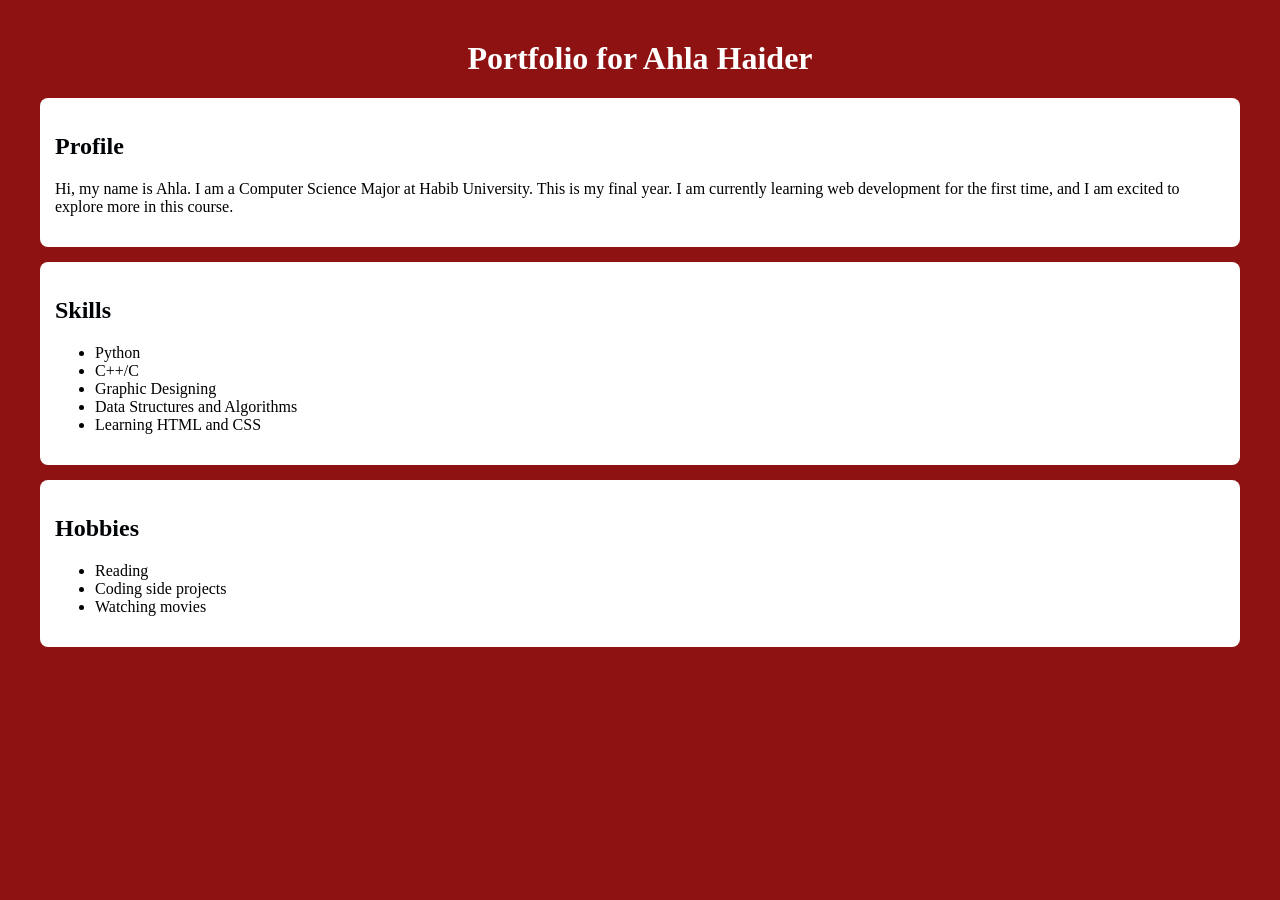
==== portfolio.html @ 7fe4a098 "create portfolio" ====
<!DOCTYPE html>
<html>
<head>
    <title>My Portfolio</title>

    <style>
        body {
            font-family: 'Times New Roman', Times, serif;
            background-color: #8e1212;
            margin: 40px;
        }

        h1 {
            color: #ffffff;
            text-align: center;
        }

        div {
            background-color: rgb(255, 255, 255);
            padding: 15px;
            margin-bottom: 15px;
            border-radius: 8px;
        }

        h2 {
            color: #000305;
        }
    </style>
</head>
<body>

    <h1>Portfolio for Ahla Haider </h1>

   
    <div>
        <h2>Profile</h2>
        <p>Hi, my name is Ahla. I am a Computer Science Major at Habib University. This is my final year. I am currently learning web development for the first time, and I am excited to explore more in this course.</p>
    </div>

    
    <div>
        <h2>Skills</h2>
        <ul>
            <li>Python</li>
            <li>C++/C</li>
            <li>Graphic Designing</li>
            <li>Data Structures and Algorithms</li>
            <li>Learning HTML and CSS</li>
        </ul>
    </div>

    
    <div>
        <h2>Hobbies</h2>
        <ul>
            <li>Reading</li>
            <li>Coding side projects</li>
            <li>Watching movies</li>
        </ul>
    </div>

</body>
</html>
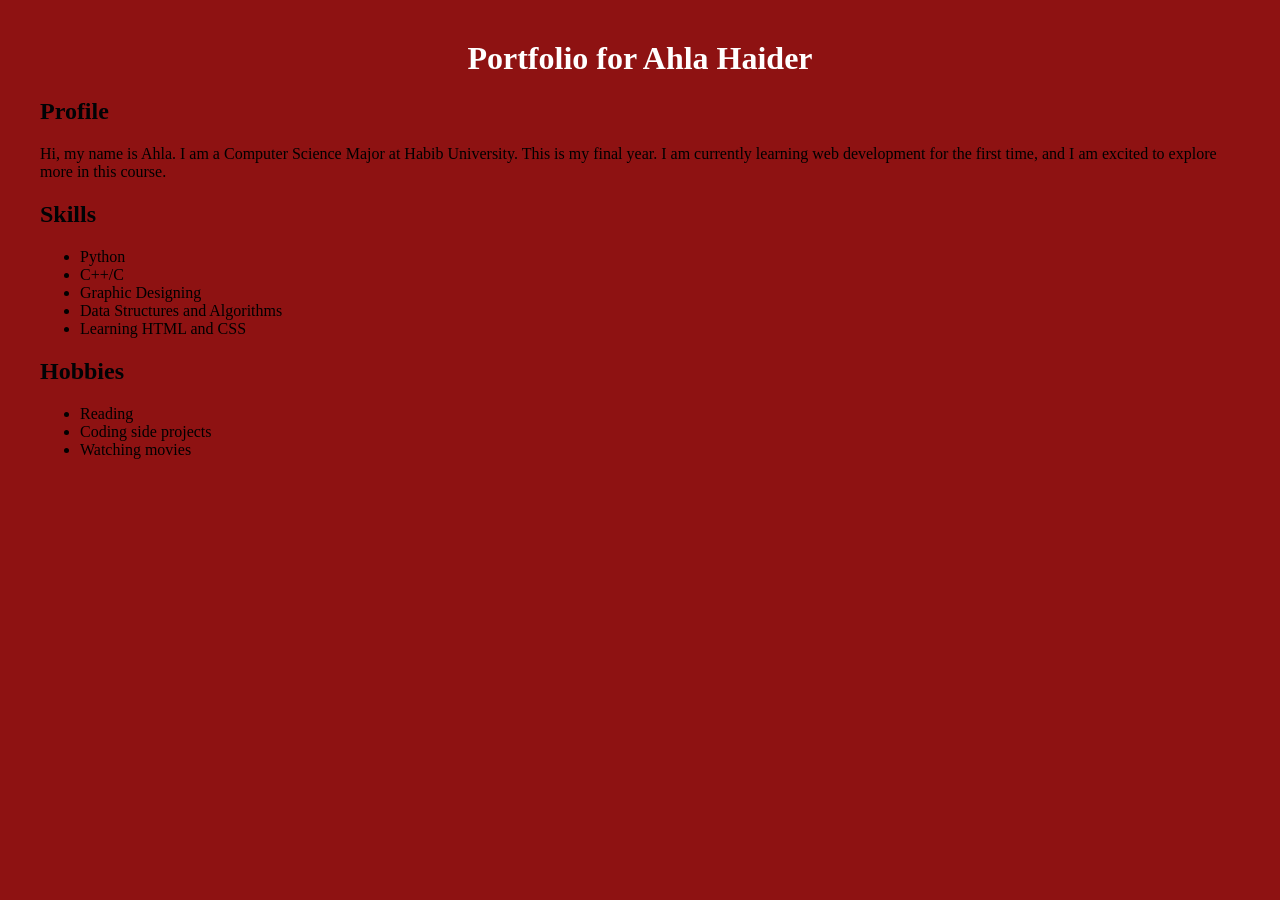
==== commit 0a1aea85: "update" ====
--- a/portfolio.html
+++ b/portfolio.html
@@ -15,12 +15,12 @@
             text-align: center;
         }
 
-        div {
+        /* div {
             background-color: rgb(255, 255, 255);
             padding: 15px;
             margin-bottom: 15px;
             border-radius: 8px;
-        }
+        } */
 
         h2 {
             color: #000305;
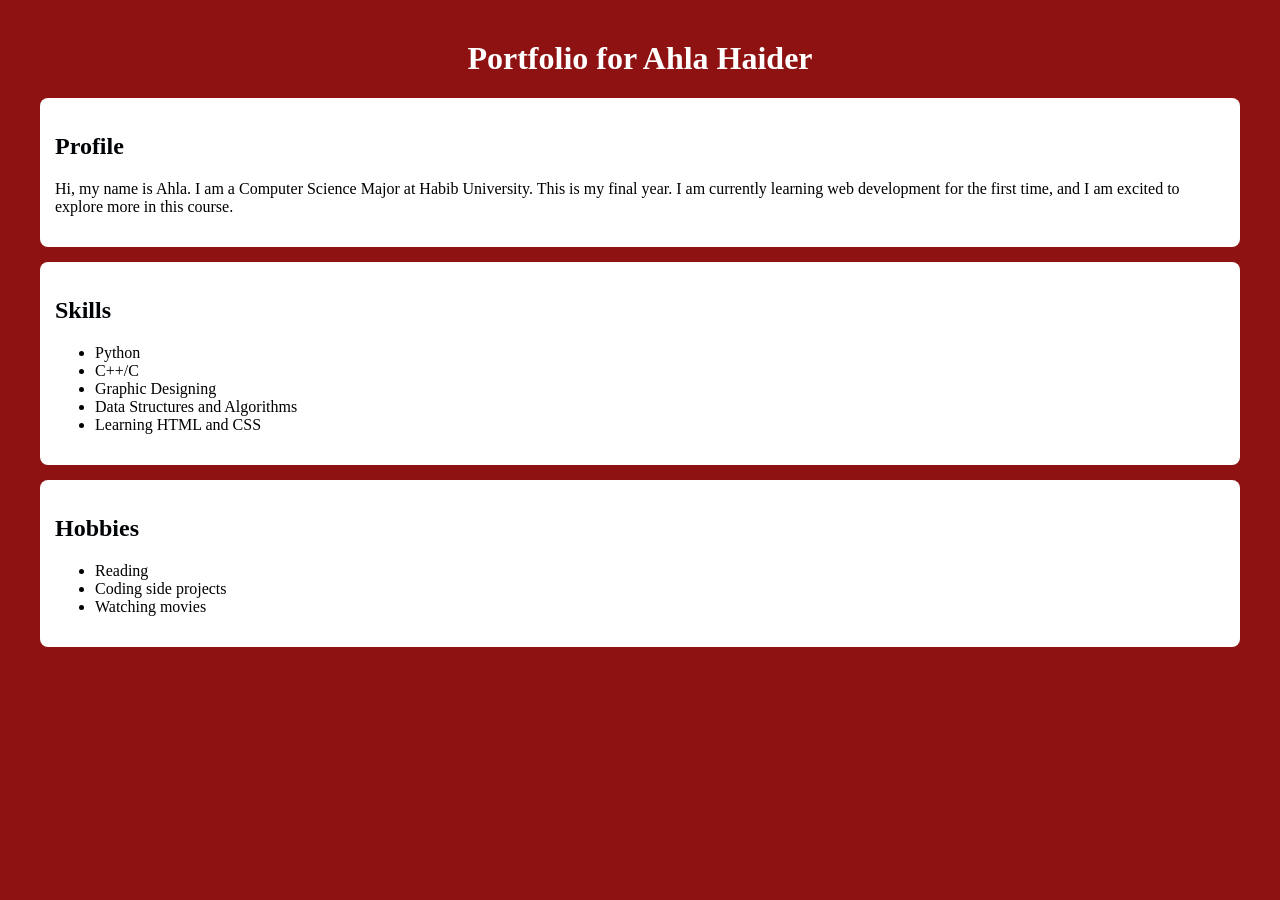
==== commit 019225e4: "made a separate css file" ====
--- a/portfolio.html
+++ b/portfolio.html
@@ -3,30 +3,8 @@
 <head>
     <title>My Portfolio</title>
 
-    <style>
-        body {
-            font-family: 'Times New Roman', Times, serif;
-            background-color: #8e1212;
-            margin: 40px;
-        }
-
-        h1 {
-            color: #ffffff;
-            text-align: center;
-        }
-
-        /* div {
-            background-color: rgb(255, 255, 255);
-            padding: 15px;
-            margin-bottom: 15px;
-            border-radius: 8px;
-        } */
-
-        h2 {
-            color: #000305;
-        }
-    </style>
-</head>
+<link rel = "stylesheet" href="style.css">
+</head> 
 <body>
 
     <h1>Portfolio for Ahla Haider </h1>
--- a/style.css
+++ b/style.css
@@ -0,0 +1,23 @@
+/* <style> */
+body {
+    font-family: 'Times New Roman', Times, serif;
+    background-color: #8e1212;
+    margin: 40px;
+}
+
+h1 {
+    color: #ffffff;
+    text-align: center;
+}
+
+div {
+    background-color: rgb(255, 255, 255);
+    padding: 15px;
+    margin-bottom: 15px;
+    border-radius: 8px;
+} 
+
+h2 {
+    color: #000305;
+}
+/* </style> */
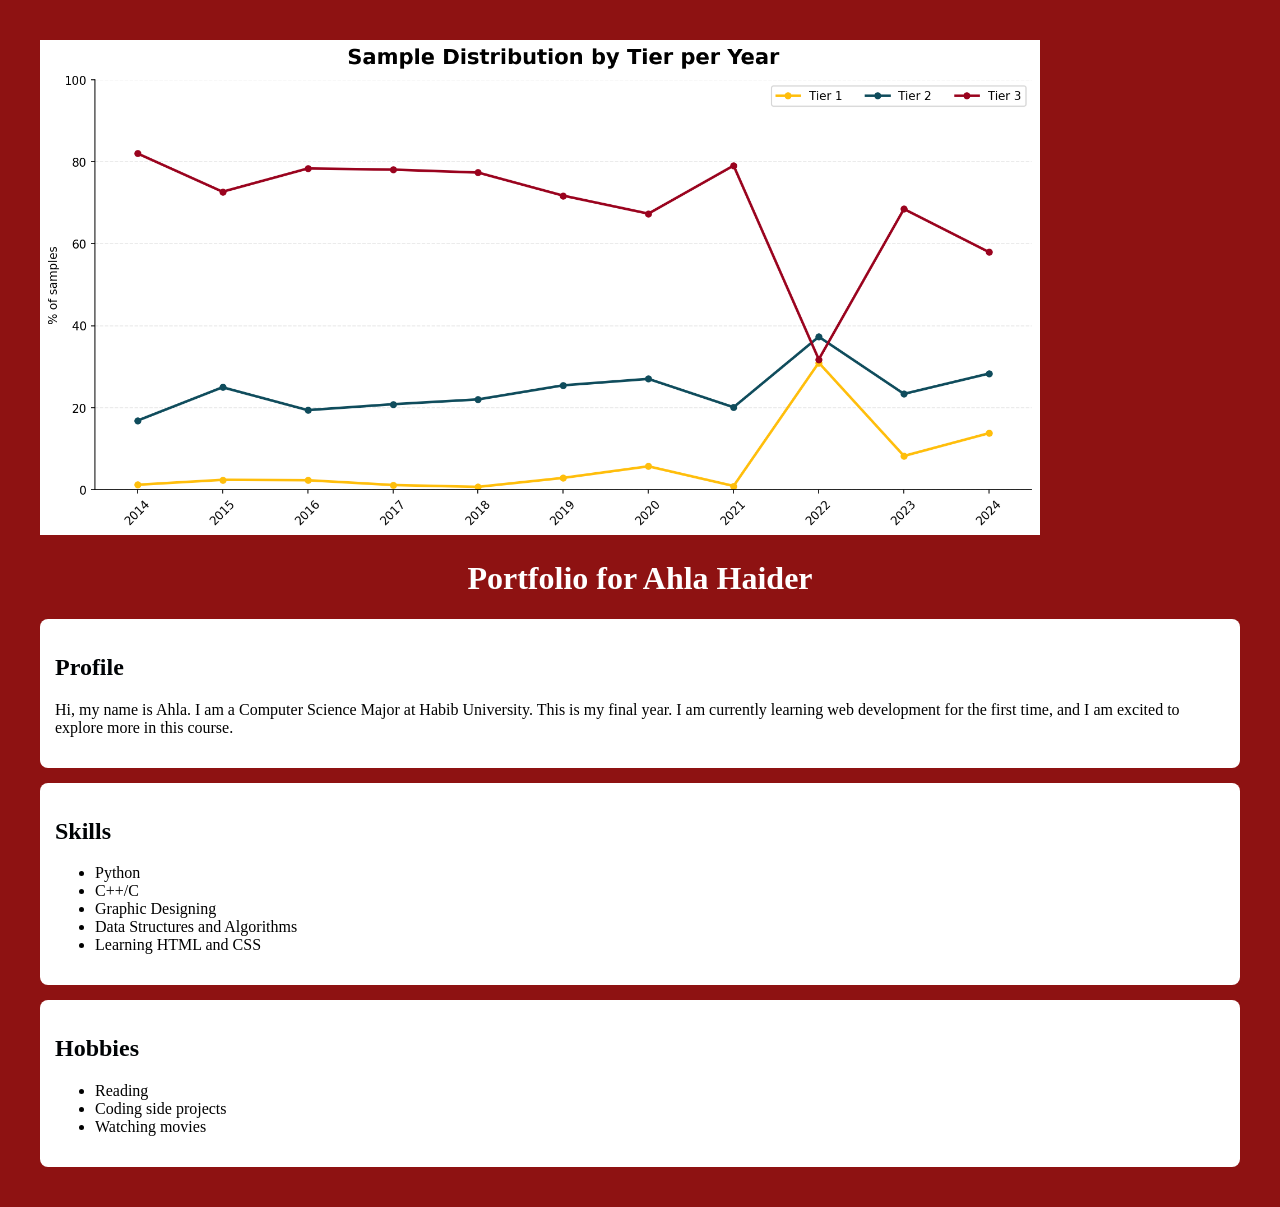
==== commit 9139d001: "updated files" ====
--- a/portfolio.html
+++ b/portfolio.html
@@ -6,7 +6,7 @@
 <link rel = "stylesheet" href="style.css">
 </head> 
 <body>
-
+    <img src = "images/tier_distribution_by_year.png" alt = "tier_distribution_by_year graph" style = "width: 1000px; height: auto; ">
     <h1>Portfolio for Ahla Haider </h1>
 
    
